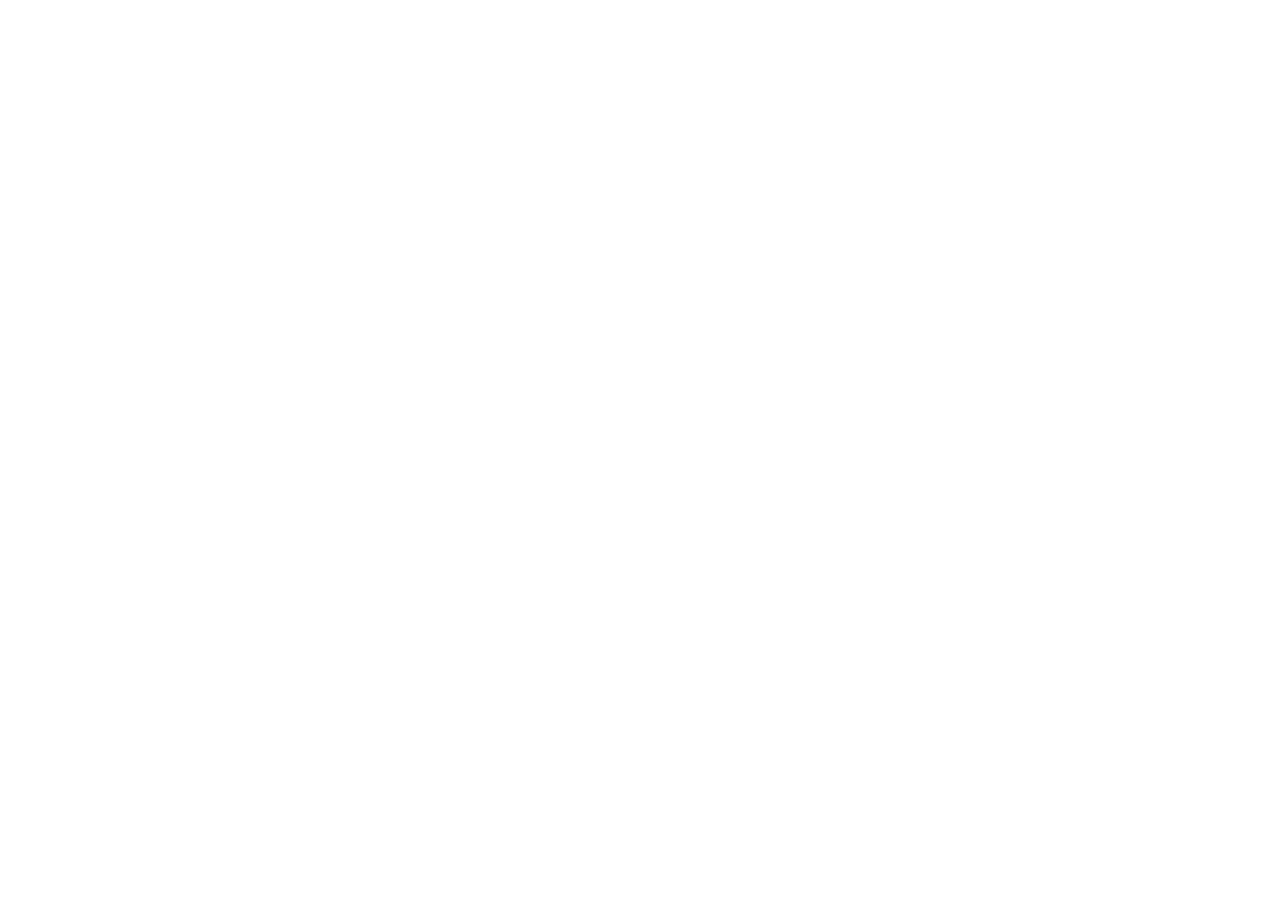
==== login.html @ 746a2987 "responsiveness" ====
<!DOCTYPE html>
<html lang="en">
<head>
    <meta charset="UTF-8">
    <meta name="viewport" content="width=device-width, initial-scale=1.0">
    <title>Document</title>
</head>
<body>
    
</body>
</html>
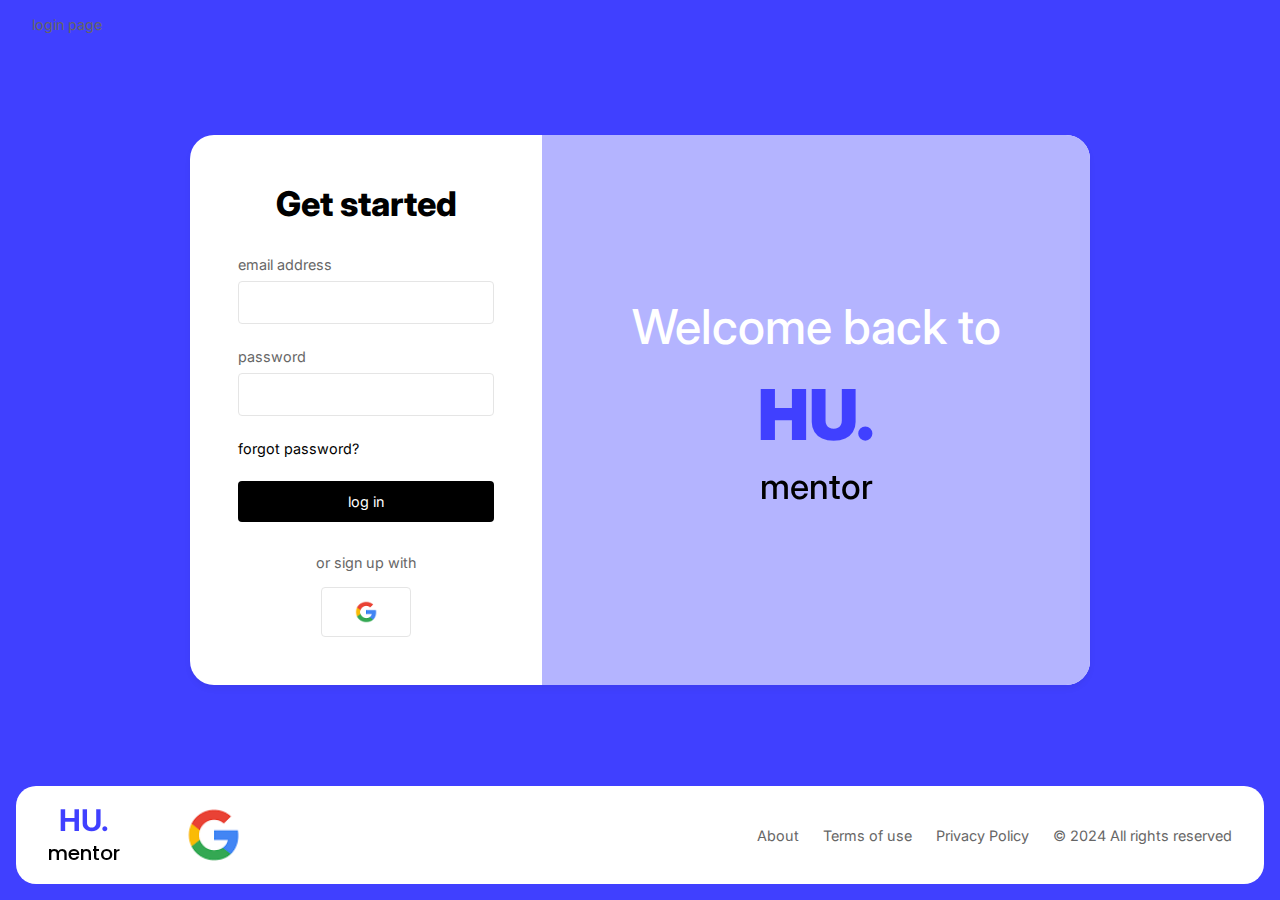
==== commit 6bfab729: "Login page" ====
--- a/login.html
+++ b/login.html
@@ -3,9 +3,61 @@
 <head>
     <meta charset="UTF-8">
     <meta name="viewport" content="width=device-width, initial-scale=1.0">
-    <title>Document</title>
+    <title>HU Mentor Login</title>
+    <link rel="stylesheet" href="style.css">
 </head>
 <body>
-    
+    <div class="page-wrapper">
+        <p class="page-title">login page</p>
+        <main class="container">
+            <div class="login-card">
+                <div class="login-form">
+                    <h1>Get started</h1>
+                    <form action="" method="post">
+                        <div class="input-group">
+                            <label for="email">email address</label>
+                            <input type="email" name="email" id="email" required>
+                        </div>
+                        <div class="input-group">
+                            <label for="password">password</label>
+                            <input type="password" name="password" id="password" required>
+                        </div>
+                        <a href="#" class="forgot-password">forgot password?</a>
+                        <button type="submit">log in</button>
+
+                        <div class="social-login">
+                            <p>or sign up with</p>
+                            <a href="#" class="social-login-btn">
+                                <img src="./assets/download.png" alt="google">
+                            </a>
+                        </div>
+                    </form>
+                </div>
+                <div class="welcome-section">
+                    <h1>Welcome back to</h1>
+                    <div class="brand">
+                        <div class="brand-name">HU.</div>
+                        <div class="brand-type">mentor</div>
+                    </div>
+                </div>
+            </div>
+        </main>
+
+        <footer class="footer">
+            <div class="logo">
+                <div class="logo-text">
+                    <span class="logo-text-1">HU.</span>
+                    <span class="logo-text-2">mentor</span>
+                </div>
+                <img src="./assets/download.png" alt="logo" class="logo-img">
+            </div>
+            <div class="footer-links">
+                <a href="#">About</a>
+                <a href="#">Terms of use</a>
+                <a href="#">Privacy Policy</a>
+                <span>© 2024 All rights reserved</span>
+            </div>
+        </footer>
+    </div>
 </body>
 </html>--- a/style.css
+++ b/style.css
@@ -0,0 +1,245 @@
+/* Import Inter font */
+@import url('https://fonts.googleapis.com/css2?family=Inter:wght@400;500;600;700&display=swap');
+@import url('https://fonts.googleapis.com/css2?family=Poppins:wght@400;500;600;700&display=swap');
+
+/* Reset and base styles */
+* {
+    margin: 0;
+    padding: 0;
+    box-sizing: border-box;
+    font-family: 'Inter', sans-serif, 'Popin';   
+}
+
+body {
+    min-height: 100vh;
+    background: #4040FF;
+}
+
+.page-wrapper {
+    min-height: 100vh;
+    display: flex;
+    flex-direction: column;
+    padding: 1rem;
+}
+
+.page-title {
+    color: #666;
+    font-size: 0.9rem;
+    margin-bottom: 1rem;
+    margin-left: 1rem;
+    
+}
+
+.container {
+    flex: 1;
+    display: flex;
+    justify-content: center;
+    align-items: center;
+}
+
+.login-card {
+    background: white;
+    border-radius: 24px;
+    width: 100%;
+    max-width: 900px;
+    min-height: 500px;
+    display: flex;
+    overflow: hidden;
+    box-shadow: 0 4px 6px rgba(0, 0, 0, 0.05);
+}
+
+/* Login form styles */
+.login-form {
+    width: 50%;
+    padding: 3rem;
+    display: flex;
+    flex-direction: column;
+}
+
+.login-form h1 {
+    font-size: 34px;
+    font-weight: 800;
+    color: #000;
+    margin-bottom: 2rem;
+    text-align: center  ;
+}
+
+.input-group {
+    margin-bottom: 1.5rem;
+}
+
+.input-group label {
+    display: block;
+    color: #666;
+    font-size: 0.9rem;
+    margin-bottom: 0.5rem;
+}
+
+.input-group input {
+    width: 100%;
+    padding: 0.75rem;
+    border: 1px solid #E5E5E5;
+    border-radius: 4px;
+    font-size: 0.9rem;
+}
+
+.forgot-password {
+    display: block;
+    color: #000;
+    text-decoration: none;
+    font-size: 0.9rem;
+    margin-bottom: 1.5rem;
+}
+
+button[type="submit"] {
+    width: 100%;
+    padding: 0.75rem;
+    background: #000;
+    color: white;
+    border: none;
+    border-radius: 4px;
+    cursor: pointer;
+    font-size: 0.9rem;
+    margin-bottom: 2rem;
+    text-transform: lowercase;
+}
+
+.social-login {
+    text-align: center;
+}
+
+.social-login p {
+    color: #666;
+    font-size: 0.9rem;
+    margin-bottom: 1rem;
+}
+
+.social-login-btn {
+    display: inline-flex;
+    align-items: center;
+    justify-content: center;
+    padding: 0.75rem 2rem;
+    border: 1px solid #E5E5E5;
+    border-radius: 4px;
+    cursor: pointer;
+}
+
+.social-login-btn img {
+    height: 24px;
+    width: auto;
+}
+
+/* Welcome section styles */
+.welcome-section {
+    background: #B4B4FF;
+    width: 80%;
+    padding: 3rem;
+    color: white;
+    display: flex;
+    flex-direction: column;
+    justify-content: center;
+}
+
+.welcome-section h1 {
+    font-size: 48px;
+    font-weight: 500;
+    margin-bottom: 1rem;
+    text-align: center;
+    color: #fff;
+}
+
+.brand {
+    display: flex;
+    flex-direction: column;
+    gap: 0.5rem;
+    align-items: center;
+    justify-content: center;
+    margin-bottom: 1rem;text-align: center;
+}
+
+.brand-name {
+    font-size: 70px;
+    font-weight: 900    ;
+    background: #4040FF;
+    -webkit-text-fill-color: transparent;
+    -webkit-background-clip: text;
+    background-clip: text;
+}
+
+.brand-type {
+    font-size: 35px;
+    font-weight: 500;
+    background: #000;
+    -webkit-text-fill-color: transparent;
+    -webkit-background-clip: text;
+    background-clip: text;
+}
+
+/* Footer styles */
+.footer {
+    background: white;
+    border-radius: 20px;
+    padding: 1rem 2rem;
+    margin-top: 1rem;
+    display: flex;
+    justify-content: space-between;
+    align-items: center;
+}
+
+.logo {
+    display: flex;
+    align-items: center;
+    gap: 4rem;
+}
+
+.logo-text {
+    display: flex;
+    align-items: center;
+    flex-direction: column;
+    justify-content: center;
+    align-items: center;
+    font-family: 'Poppins', sans-serif;
+}
+
+
+.logo-text-1 {
+    font-weight: bold;
+    font-size: 30px;
+    background: #4040FF;
+    /* text-transform: uppercase; */
+    -webkit-text-fill-color: transparent;
+    -webkit-background-clip: text;
+    background-clip: text;
+}
+
+.logo-text-2 {
+   font-family: 'Poppins', sans-serif;
+   font-size: 20px;
+   font-weight: 500;
+   background: #000;
+   -webkit-text-fill-color: transparent;
+   -webkit-background-clip: text;
+   background-clip: text;
+}
+
+.logo-img {
+    height: 60px;
+    width: auto;
+}
+
+.footer-links {
+    display: flex;
+    align-items: center;
+    gap: 1.5rem;
+}
+
+.footer-links a {
+    color: #666;
+    text-decoration: none;
+    font-size: 0.9rem;
+}
+
+.footer-links span {
+    color: #666;
+    font-size: 0.9rem;
+} 